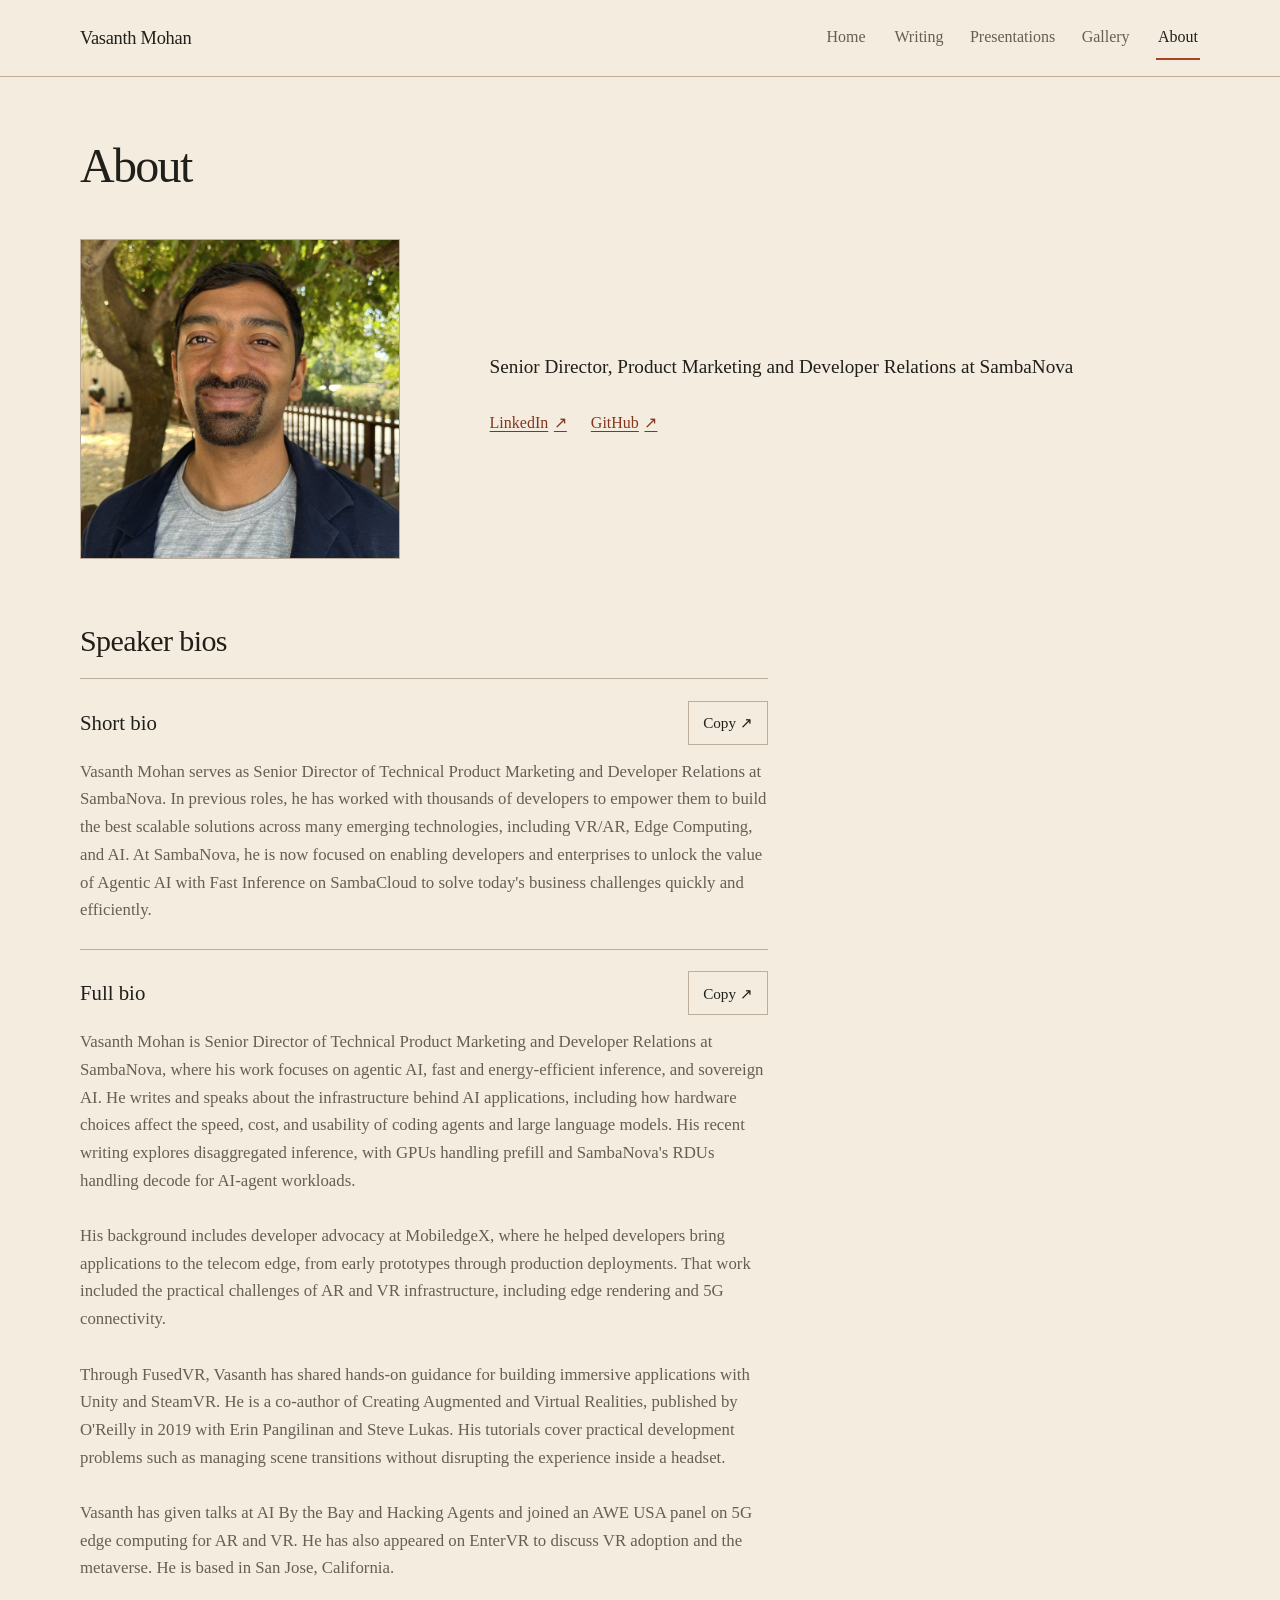
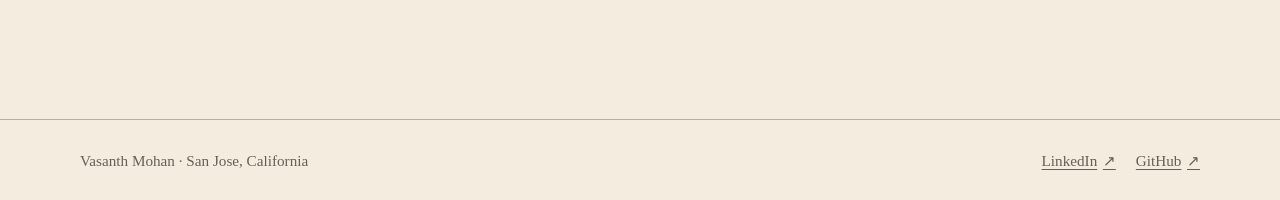
==== about.html @ ce63f0dd "Refresh stylesheet to display full event cover" ====
<!doctype html>
<html lang="en">
<head>
  <meta charset="utf-8">
  <meta name="viewport" content="width=device-width, initial-scale=1">
  <title>About — Vasanth Mohan</title>
  <meta name="description" content="About Vasanth Mohan, Senior Director of Product Marketing and Developer Relations at SambaNova in San Jose, California.">
  <meta name="theme-color" content="#f3ecdf">
  <meta name="color-scheme" content="light">
  <link rel="canonical" href="https://vmohan7.github.io/vm-portfolio/about.html">
  <link rel="icon" href="assets/favicon.svg" type="image/svg+xml">
  <link rel="stylesheet" href="styles.css?v=6">
  <meta property="og:type" content="profile">
  <meta property="og:title" content="About — Vasanth Mohan">
  <meta property="og:description" content="Developer relations, product marketing, and technical storytelling for AI systems and communities.">
  <meta property="og:url" content="https://vmohan7.github.io/vm-portfolio/about.html">
</head>
<body>
  <a class="skip-link" href="#main-content">Skip to content</a>

  <header class="site-header">
    <div class="header-inner">
      <a class="wordmark" href="index.html" aria-label="Vasanth Mohan, home">Vasanth Mohan</a>
      <nav class="site-nav" aria-label="Primary navigation">
        <a href="index.html">Home</a>
        <a href="writing.html">Writing</a>
        <a href="talks.html">Presentations</a>
        <a href="gallery.html">Gallery</a>
        <a href="about.html" aria-current="page">About</a>
      </nav>
    </div>
  </header>

  <main id="main-content" class="page-shell">
    <header class="page-intro">

      <h1>About</h1>
    </header>

    <section class="about-profile" aria-label="Profile">
      <figure class="portrait-frame about-portrait">
        <img src="assets/vasanth-mohan.jpg" width="800" height="800" alt="Portrait of Vasanth Mohan outdoors." loading="lazy">
      </figure>
      <div class="about-copy">

        <p class="about-lead">Senior Director, Product Marketing and Developer Relations at SambaNova</p>
        <div class="profile-links" aria-label="Social profiles">
          <a href="https://www.linkedin.com/in/v-mohan" target="_blank" rel="noopener noreferrer">LinkedIn <span aria-hidden="true">↗</span></a>
          <a href="https://github.com/vmohan7" target="_blank" rel="noopener noreferrer">GitHub <span aria-hidden="true">↗</span></a>
        </div>
      </div>
    </section>

    <section class="bios" aria-labelledby="bios-title">
      <div class="section-heading">

        <h2 id="bios-title">Speaker bios</h2>
      </div>


      <article class="bio-block">
        <div class="bio-heading">
          <h3>Short bio</h3>
          <button class="copy-button" type="button" data-copy-target="short-bio" aria-label="Copy short bio">Copy <span aria-hidden="true">↗</span></button>
        </div>
        <p id="short-bio">Vasanth Mohan serves as Senior Director of Technical Product Marketing and Developer Relations at SambaNova. In previous roles, he has worked with thousands of developers to empower them to build the best scalable solutions across many emerging technologies, including VR/AR, Edge Computing, and AI. At SambaNova, he is now focused on enabling developers and enterprises to unlock the value of Agentic AI with Fast Inference on SambaCloud to solve today's business challenges quickly and efficiently.</p>
      </article>

      <article class="bio-block">
        <div class="bio-heading">
          <h3>Full bio</h3>
          <button class="copy-button" type="button" data-copy-target="full-bio" aria-label="Copy full bio">Copy <span aria-hidden="true">↗</span></button>
        </div>
        <p id="full-bio">Vasanth Mohan is Senior Director of Technical Product Marketing and Developer Relations at SambaNova, where his work focuses on agentic AI, fast and energy-efficient inference, and sovereign AI. He writes and speaks about the infrastructure behind AI applications, including how hardware choices affect the speed, cost, and usability of coding agents and large language models. His recent writing explores disaggregated inference, with GPUs handling prefill and SambaNova's RDUs handling decode for AI-agent workloads.<br><br>

His background includes developer advocacy at MobiledgeX, where he helped developers bring applications to the telecom edge, from early prototypes through production deployments. That work included the practical challenges of AR and VR infrastructure, including edge rendering and 5G connectivity.<br><br>

Through FusedVR, Vasanth has shared hands-on guidance for building immersive applications with Unity and SteamVR. He is a co-author of Creating Augmented and Virtual Realities, published by O'Reilly in 2019 with Erin Pangilinan and Steve Lukas. His tutorials cover practical development problems such as managing scene transitions without disrupting the experience inside a headset.<br><br>

Vasanth has given talks at AI By the Bay and Hacking Agents and joined an AWE USA panel on 5G edge computing for AR and VR. He has also appeared on EnterVR to discuss VR adoption and the metaverse. He is based in San Jose, California.</p>
      </article>

      <p class="copy-status" id="copy-status" role="status" aria-live="polite"></p>
      <noscript><p class="noscript-note">Select either bio above to copy it.</p></noscript>
    </section>
  </main>

  <footer class="site-footer">
    <div class="footer-inner">
      <p>Vasanth Mohan <span aria-hidden="true">·</span> San Jose, California</p>
      <div class="footer-links" aria-label="Profile links">
        <a href="https://www.linkedin.com/in/v-mohan" target="_blank" rel="noopener noreferrer">LinkedIn <span aria-hidden="true">↗</span></a>
        <a href="https://github.com/vmohan7" target="_blank" rel="noopener noreferrer">GitHub <span aria-hidden="true">↗</span></a>
      </div>
    </div>
  </footer>

  <script src="script.js?v=2" defer></script>
</body>
</html>
---- styles.css ----
/* Vasanth Mohan — Selected Work */
:root {
  --paper: #f3ecdf;
  --paper-deep: #e9decd;
  --ink: #211f1a;
  --muted: #665f55;
  --line: #bcae9a;
  --accent: #a84424;
  --accent-dark: #84351f;
  --serif: "Iowan Old Style", "Palatino Linotype", Palatino, Georgia, serif;
  --content: 70rem;
  --measure: 43rem;
  --gutter: clamp(1.1rem, 4vw, 3rem);
}

* { box-sizing: border-box; }
html { scroll-behavior: smooth; }
body {
  min-height: 100vh;
  margin: 0;
  display: flex;
  flex-direction: column;
  background: var(--paper);
  color: var(--ink);
  font-family: var(--serif);
  font-size: 1rem;
  line-height: 1.65;
  text-rendering: optimizeLegibility;
  -webkit-font-smoothing: antialiased;
}

main { flex: 1; }
::selection { background: var(--accent); color: #fffaf0; }
a { color: inherit; text-decoration-thickness: .07em; text-underline-offset: .2em; }
img { display: block; max-width: 100%; height: auto; }
button { font: inherit; }

.skip-link {
  position: fixed;
  z-index: 20;
  top: .7rem;
  left: .7rem;
  padding: .65rem .9rem;
  background: var(--ink);
  color: var(--paper);
  transform: translateY(-180%);
  transition: transform 150ms ease;
}
.skip-link:focus { transform: translateY(0); }

:focus-visible {
  outline: 3px solid var(--accent);
  outline-offset: 3px;
}

.site-header {
  border-bottom: 1px solid var(--line);
}
.header-inner,
.footer-inner {
  width: min(calc(100% - (2 * var(--gutter))), var(--content));
  margin: 0 auto;
}
.header-inner {
  min-height: 4.75rem;
  display: flex;
  align-items: center;
  justify-content: space-between;
  gap: .75rem 2rem;
}
.wordmark {
  flex: 0 0 auto;
  font-family: var(--serif);
  font-size: 1.15rem;
  font-weight: 400;
  letter-spacing: -.015em;
  text-decoration: none;
}
.site-nav {
  display: flex;
  flex-wrap: wrap;
  justify-content: flex-end;
  gap: 0 clamp(.65rem, 2.5vw, 1.65rem);
}
.site-nav a {
  min-height: 44px;
  min-width: 44px;
  display: inline-flex;
  align-items: center;
  justify-content: center;
  border-bottom: 2px solid transparent;
  color: var(--muted);
  font-size: 1rem;
  font-weight: 400;
  text-decoration: none;
}
.site-nav a:hover { color: var(--accent-dark); }
.site-nav a[aria-current="page"] {
  border-bottom-color: var(--accent);
  color: var(--ink);
}

.page-shell {
  width: min(calc(100% - (2 * var(--gutter))), var(--content));
  margin: 0 auto;
  padding-block: clamp(2.5rem, 5vw, 4rem) clamp(3rem, 6vw, 5rem);
}
.page-intro {
  max-width: var(--measure);
  margin-bottom: clamp(2rem, 4vw, 3rem);
}
.entry-kicker {
  margin: 0 0 .55rem;
  color: var(--accent-dark);
  font-size: .95rem;
  font-weight: 400;
}
h1,
h2,
h3,
h4 {
  font-family: var(--serif);
  font-weight: 400;
  text-wrap: balance;
}
h1 {
  margin: 0;
  font-size: clamp(2.15rem, 5vw, 3rem);
  line-height: 1.04;
  letter-spacing: -.035em;
}
h2 {
  margin: 0;
  font-size: clamp(1.55rem, 3vw, 1.875rem);
  line-height: 1.18;
  letter-spacing: -.02em;
}
.page-lede {
  max-width: 41rem;
  margin: 1.15rem 0 0;
  color: var(--muted);
  font-family: var(--serif);
  font-size: 1.1rem;
  line-height: 1.55;
}
.text-link,
.action-link,
.profile-links a,
.footer-links a,
.gallery-item figcaption > a {
  display: inline-flex;
  align-items: center;
  min-height: 44px;
  gap: .35rem;
  color: var(--accent-dark);
  font-size: 1rem;
  font-weight: 400;
}

.home-intro {
  display: grid;
  grid-template-columns: minmax(0, 1.45fr) minmax(14rem, .55fr);
  gap: clamp(2rem, 7vw, 5.75rem);
  align-items: center;
}
.home-copy { max-width: 41rem; }
.home-copy .text-link { margin-top: 1rem; }
.portrait-frame {
  width: min(100%, 20rem);
  margin: 0;
  justify-self: end;
  background: var(--paper-deep);
  border: 1px solid var(--line);
}
.portrait-frame img {
  width: 100%;
  aspect-ratio: 1;
  object-fit: cover;
  filter: saturate(.88) contrast(1.02);
}
.selected-section {
  margin-top: clamp(2.75rem, 6vw, 4rem);
}
.section-heading { margin-bottom: 1.25rem; }

.selection-list {
  margin: 0;
  padding: 0;
  border-top: 1px solid var(--line);
  list-style: none;
}
.selection-list li { border-bottom: 1px solid var(--line); }
.selection-list a {
  min-height: 4.5rem;
  display: grid;
  grid-template-columns: 6.5rem minmax(0, 1fr) auto;
  gap: 1rem;
  align-items: center;
  padding: .9rem 0;
  text-decoration: none;
}
.selection-list a:hover .selection-title,
.selection-list a:hover .selection-arrow { color: var(--accent-dark); }
.selection-label { color: var(--muted); font-size: .95rem; }
.selection-title {
  font-family: var(--serif);
  font-size: 1.1rem;
  line-height: 1.35;
}
.selection-arrow { color: var(--accent); font-size: 1.15rem; }

.work-entry {
  display: grid;
  grid-template-columns: minmax(10rem, .55fr) minmax(0, 1.45fr);
  gap: clamp(2rem, 7vw, 6rem);
  padding-top: 1.75rem;
  border-top: 1px solid var(--ink);
}
.entry-meta p {
  margin: 0 0 1rem;
  color: var(--muted);
  font-size: .95rem;
  line-height: 1.5;
}
.entry-meta strong { color: var(--ink); font-weight: 600; }
.entry-body { max-width: 39rem; }
.entry-body h2 a { text-decoration: none; }
.entry-body h2 a:hover { color: var(--accent-dark); }
.entry-body > p:not(.entry-kicker) {
  margin: 1rem 0;
  color: var(--muted);
  font-family: var(--serif);
  font-size: 1.05rem;
}

.earlier-work { margin-top: clamp(2.75rem, 6vw, 4rem); }
.archive-list { margin: 0; padding: 0; list-style: none; }
.archive-item { padding: 1.5rem 0; border-top: 1px solid var(--line); }
.archive-item h3 {
  margin: 0;
  font-family: var(--serif);
  font-size: 1.4rem;
  font-weight: 400;
  line-height: 1.35;
}
.archive-item h3 a { text-decoration: none; }
.archive-item h3 a:hover { color: var(--accent-dark); }
.archive-item > p:not(.entry-kicker) {
  max-width: var(--measure);
  margin: .75rem 0;
  color: var(--muted);
  font-family: var(--serif);
}

.talk-list { display: grid; gap: clamp(2.25rem, 5vw, 3.5rem); }
.talk-entry {
  display: grid;
  grid-template-columns: minmax(18rem, .95fr) minmax(16rem, 1.05fr);
  gap: clamp(1.75rem, 5vw, 4.5rem);
  align-items: center;
  padding-top: 1.75rem;
  border-top: 1px solid var(--line);
}
.video-preview {
  position: relative;
  overflow: hidden;
  display: block;
  background: var(--ink);
  border: 1px solid var(--line);
}
.video-preview img {
  width: 100%;
  aspect-ratio: 16 / 9;
  object-fit: cover;
  filter: saturate(.8) contrast(1.02);
  transition: filter 160ms ease;
}
.video-preview:hover img { filter: saturate(1) contrast(1); }
.cover-preview img {
  object-fit: contain;
  object-position: center;
  background: var(--paper-deep);
}
.event-artwork img {
  aspect-ratio: 1;
  object-fit: contain;
  background: #080808;
}
.related-links-heading { margin: 1.25rem 0 -.85rem; font-size: .95rem; color: var(--muted); }
.play-label {
  position: absolute;
  right: .75rem;
  bottom: .75rem;
  min-height: 2.75rem;
  display: inline-flex;
  align-items: center;
  gap: .45rem;
  padding: .45rem .8rem;
  background: var(--paper);
  color: var(--ink);
  font-size: .95rem;
  font-weight: 400;
}

.gallery-grid {
  display: grid;
  grid-template-columns: repeat(3, minmax(0, 1fr));
  gap: 2.75rem 1.35rem;
}
.gallery-item { margin: 0; }
.gallery-item > img {
  width: 100%;
  aspect-ratio: 4 / 3;
  object-fit: cover;
  background: var(--paper-deep);
  border: 1px solid var(--line);
  filter: saturate(.9) contrast(1.01);
}
.gallery-item figcaption { padding-top: 1rem; }
.gallery-item figcaption h2 { font-size: 1.5rem; }
.gallery-item figcaption p {
  margin: .45rem 0 .25rem;
  color: var(--muted);
  font-family: var(--serif);
}
.gallery-item figcaption > a { font-size: .95rem; }

.about-profile {
  display: grid;
  grid-template-columns: minmax(14rem, 20rem) minmax(0, 1fr);
  gap: clamp(2.25rem, 7vw, 6rem);
  align-items: center;
}
.about-portrait { justify-self: start; }
.about-copy { max-width: 39rem; }

.about-copy > p { color: var(--muted); }
.about-copy .about-lead {
  margin-top: 0;
  color: var(--ink);
  font-family: var(--serif);
  font-size: 1.2rem;
  line-height: 1.5;
}
.profile-links {
  display: flex;
  flex-wrap: wrap;
  gap: .5rem 1.5rem;
  margin-top: 1.25rem;
}
.bios {
  max-width: var(--measure);
  margin-top: clamp(2.75rem, 6vw, 4rem);
}
.bio-block {
  padding: 1.35rem 0 1.55rem;
  border-top: 1px solid var(--line);
}
.bio-heading {
  display: flex;
  align-items: center;
  justify-content: space-between;
  gap: 1rem;
}
.bio-heading h3 { margin: 0; font-size: 1.3rem; }
.bio-block > p {
  margin: .8rem 0 0;
  color: var(--muted);
  font-family: var(--serif);
  font-size: 1.05rem;
}
.copy-button {
  min-width: 5rem;
  min-height: 44px;
  padding: .45rem .75rem;
  border: 1px solid var(--line);
  background: transparent;
  color: var(--ink);
  cursor: pointer;
  font-size: .95rem;
  font-weight: 400;
}
.copy-button:hover { border-color: var(--accent-dark); color: var(--accent-dark); }
.copy-button[data-state="copied"] { background: var(--ink); border-color: var(--ink); color: var(--paper); }
.copy-status { min-height: 1.6em; margin: .7rem 0 0; color: var(--accent-dark); font-size: .95rem; }
.noscript-note { color: var(--muted); font-size: .95rem; }

.site-footer { border-top: 1px solid var(--line); }
.footer-inner {
  min-height: 5rem;
  display: flex;
  align-items: center;
  justify-content: space-between;
  gap: 1rem 2rem;
  color: var(--muted);
  font-size: .95rem;
}
.footer-inner p { margin: 0; }
.footer-links { display: flex; gap: 1.25rem; }
.footer-links a { color: var(--muted); font-size: .95rem; }
.footer-links a:hover { color: var(--accent-dark); }

@media (max-width: 760px) {
  .header-inner {
    align-items: flex-start;
    flex-direction: column;
    padding-block: .8rem;
  }
  .site-nav {
    width: 100%;
    justify-content: flex-start;
  }
  .home-intro,
  .work-entry,
  .talk-entry,
  .about-profile { grid-template-columns: 1fr; }
  .portrait-frame { width: min(72vw, 18rem); justify-self: center; }
  .home-intro .portrait-frame { grid-row: 1; }
  .gallery-grid { grid-template-columns: repeat(2, minmax(0, 1fr)); }
}

@media (max-width: 520px) {
  h1 { font-size: 2.15rem; }
  .page-shell { padding-top: 2.5rem; }
  .site-nav { gap: 0 .75rem; }
  .site-nav a { font-size: .95rem; }
  .selection-list a {
    grid-template-columns: 1fr auto;
    gap: .25rem 1rem;
    padding-block: 1rem;
  }
  .selection-label { grid-column: 1; }
  .selection-title { grid-column: 1; }
  .selection-arrow { grid-column: 2; grid-row: 1 / span 2; }
  .gallery-grid { grid-template-columns: 1fr; }
  .footer-inner {
    align-items: flex-start;
    flex-direction: column;
    padding-block: 1rem;
  }
}

@media (prefers-reduced-motion: reduce) {
  html { scroll-behavior: auto; }
  *, *::before, *::after {
    transition-duration: .01ms !important;
    animation-duration: .01ms !important;
    animation-iteration-count: 1 !important;
  }
}

@media print {
  .site-nav,
  .copy-button,
  .play-label,
  .footer-links { display: none; }
  body { background: #fff; color: #000; }
  .page-shell { padding-block: 2rem; }
  .site-footer { break-before: avoid; }
}
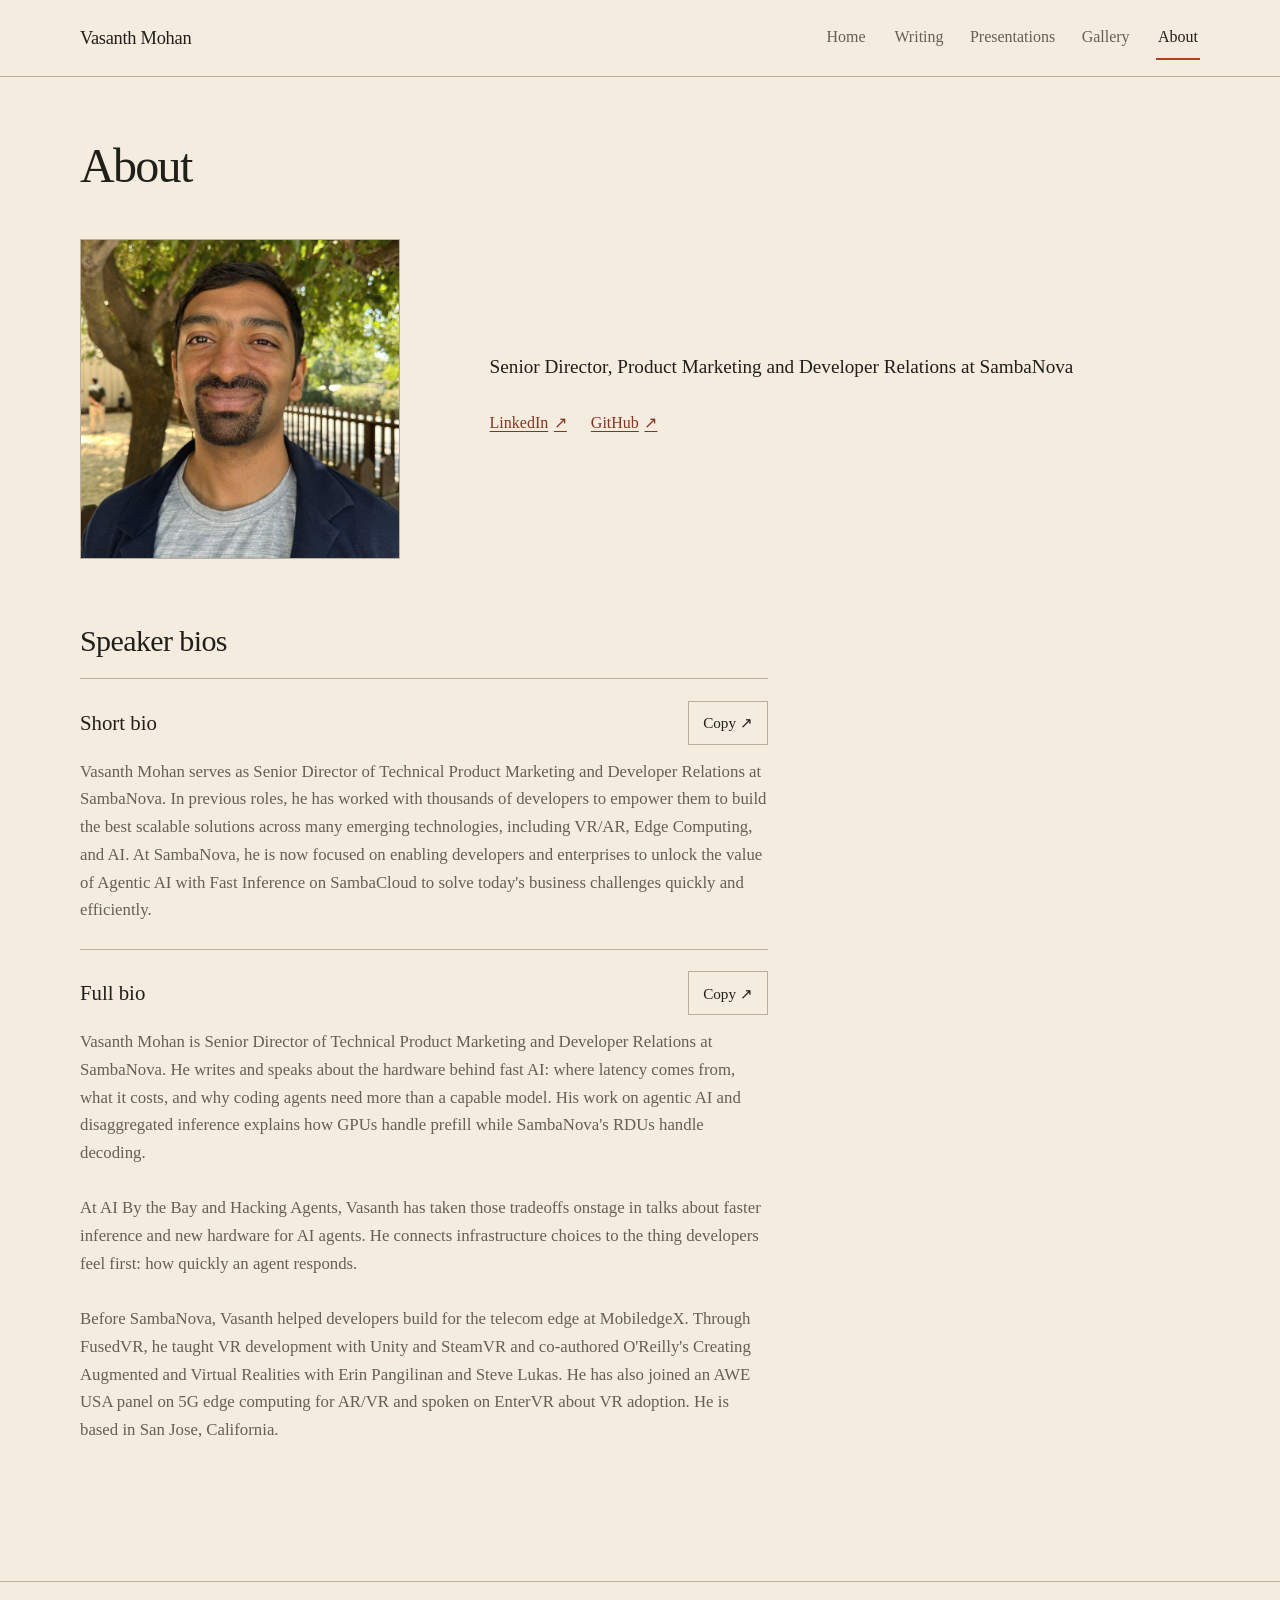
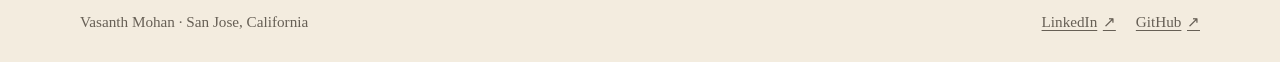
==== commit 093099da: "Tighten extended speaker bio" ====
--- a/about.html
+++ b/about.html
@@ -7,13 +7,13 @@
   <meta name="description" content="About Vasanth Mohan, Senior Director of Product Marketing and Developer Relations at SambaNova in San Jose, California.">
   <meta name="theme-color" content="#f3ecdf">
   <meta name="color-scheme" content="light">
-  <link rel="canonical" href="https://vmohan7.github.io/vm-portfolio/about.html">
+  <link rel="canonical" href="https://www.vasanthmohan.com/about.html">
   <link rel="icon" href="assets/favicon.svg" type="image/svg+xml">
   <link rel="stylesheet" href="styles.css?v=6">
   <meta property="og:type" content="profile">
   <meta property="og:title" content="About — Vasanth Mohan">
   <meta property="og:description" content="Developer relations, product marketing, and technical storytelling for AI systems and communities.">
-  <meta property="og:url" content="https://vmohan7.github.io/vm-portfolio/about.html">
+  <meta property="og:url" content="https://www.vasanthmohan.com/about.html">
 </head>
 <body>
   <a class="skip-link" href="#main-content">Skip to content</a>
@@ -71,13 +71,11 @@
           <h3>Full bio</h3>
           <button class="copy-button" type="button" data-copy-target="full-bio" aria-label="Copy full bio">Copy <span aria-hidden="true">↗</span></button>
         </div>
-        <p id="full-bio">Vasanth Mohan is Senior Director of Technical Product Marketing and Developer Relations at SambaNova, where his work focuses on agentic AI, fast and energy-efficient inference, and sovereign AI. He writes and speaks about the infrastructure behind AI applications, including how hardware choices affect the speed, cost, and usability of coding agents and large language models. His recent writing explores disaggregated inference, with GPUs handling prefill and SambaNova's RDUs handling decode for AI-agent workloads.<br><br>
+        <p id="full-bio">Vasanth Mohan is Senior Director of Technical Product Marketing and Developer Relations at SambaNova. He writes and speaks about the hardware behind fast AI: where latency comes from, what it costs, and why coding agents need more than a capable model. His work on agentic AI and disaggregated inference explains how GPUs handle prefill while SambaNova's RDUs handle decoding.<br><br>
 
-His background includes developer advocacy at MobiledgeX, where he helped developers bring applications to the telecom edge, from early prototypes through production deployments. That work included the practical challenges of AR and VR infrastructure, including edge rendering and 5G connectivity.<br><br>
+At AI By the Bay and Hacking Agents, Vasanth has taken those tradeoffs onstage in talks about faster inference and new hardware for AI agents. He connects infrastructure choices to the thing developers feel first: how quickly an agent responds.<br><br>
 
-Through FusedVR, Vasanth has shared hands-on guidance for building immersive applications with Unity and SteamVR. He is a co-author of Creating Augmented and Virtual Realities, published by O'Reilly in 2019 with Erin Pangilinan and Steve Lukas. His tutorials cover practical development problems such as managing scene transitions without disrupting the experience inside a headset.<br><br>
-
-Vasanth has given talks at AI By the Bay and Hacking Agents and joined an AWE USA panel on 5G edge computing for AR and VR. He has also appeared on EnterVR to discuss VR adoption and the metaverse. He is based in San Jose, California.</p>
+Before SambaNova, Vasanth helped developers build for the telecom edge at MobiledgeX. Through FusedVR, he taught VR development with Unity and SteamVR and co-authored O'Reilly's Creating Augmented and Virtual Realities with Erin Pangilinan and Steve Lukas. He has also joined an AWE USA panel on 5G edge computing for AR/VR and spoken on EnterVR about VR adoption. He is based in San Jose, California.</p>
       </article>
 
       <p class="copy-status" id="copy-status" role="status" aria-live="polite"></p>
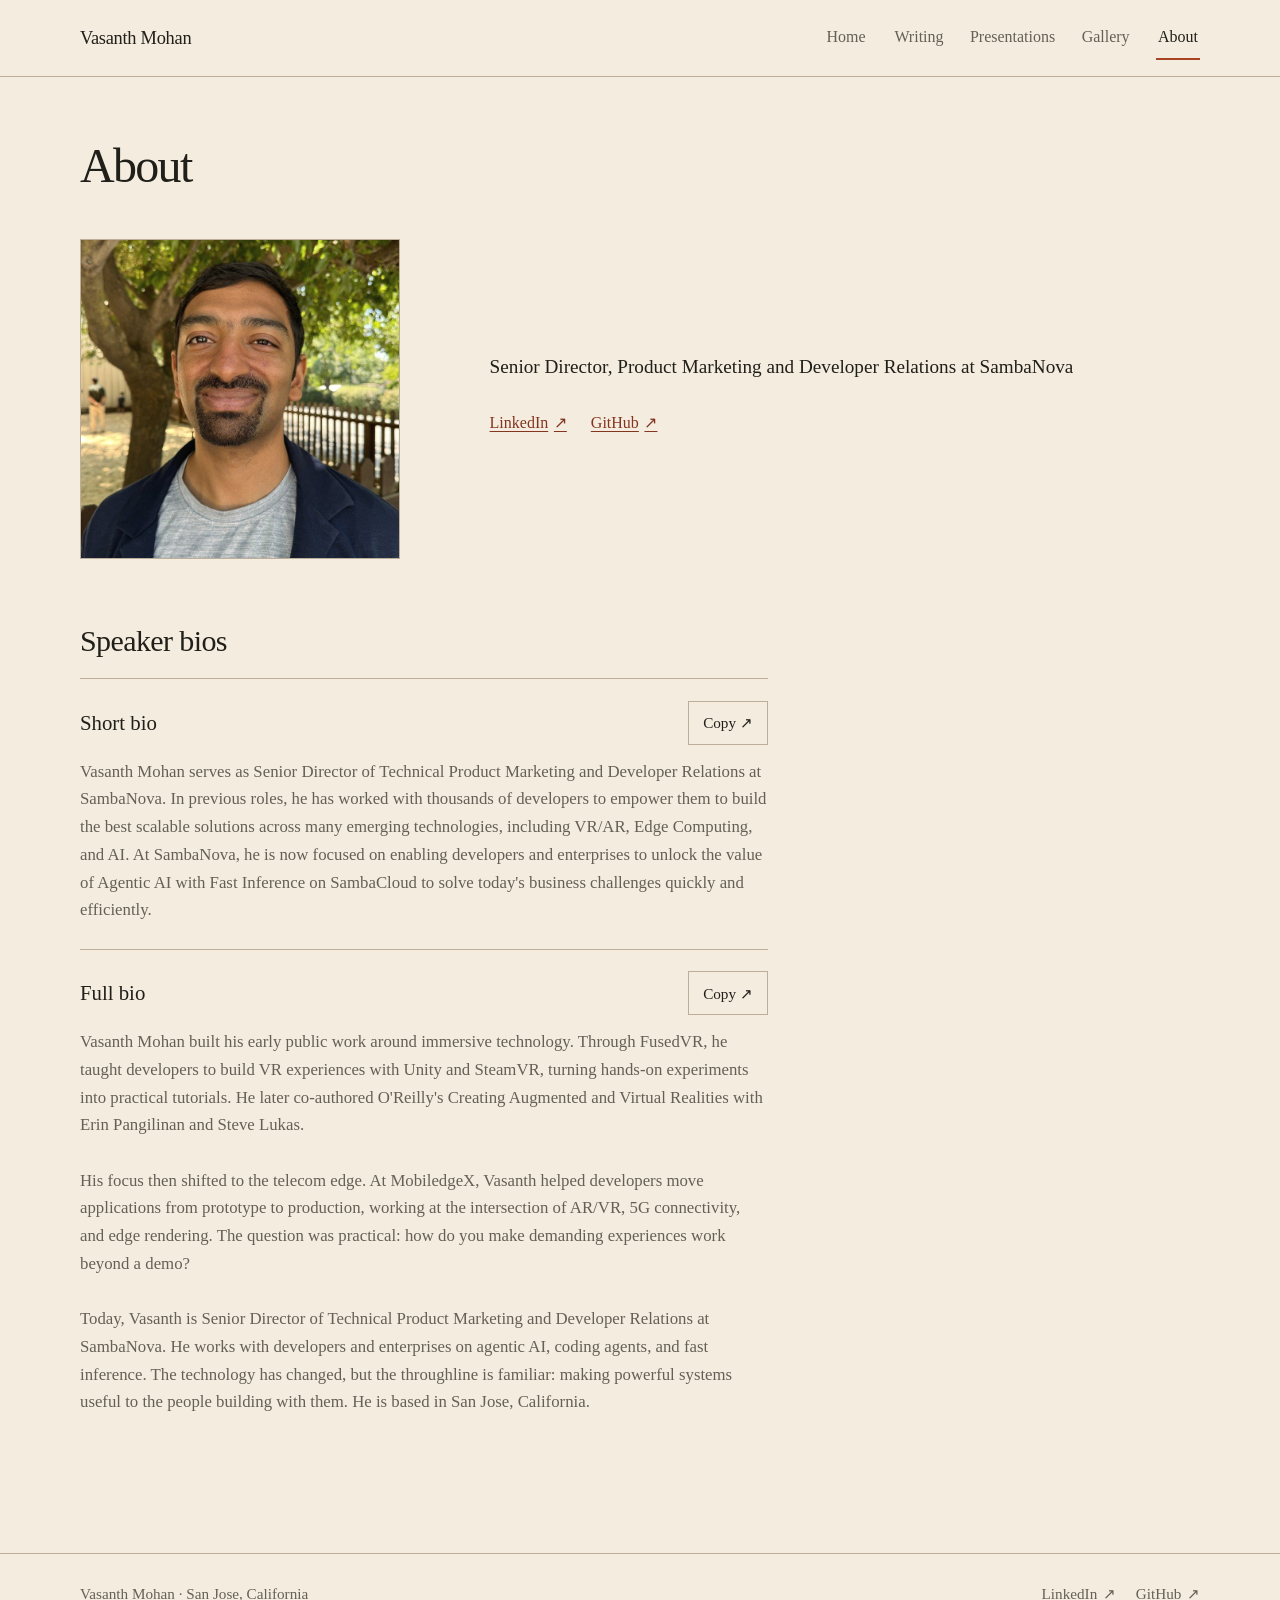
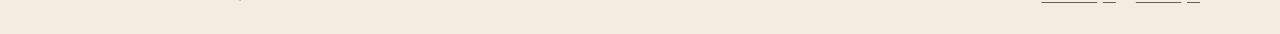
==== commit 78a99b4d: "Tell the long bio as a VR-to-AI journey" ====
--- a/about.html
+++ b/about.html
@@ -71,11 +71,11 @@
           <h3>Full bio</h3>
           <button class="copy-button" type="button" data-copy-target="full-bio" aria-label="Copy full bio">Copy <span aria-hidden="true">↗</span></button>
         </div>
-        <p id="full-bio">Vasanth Mohan is Senior Director of Technical Product Marketing and Developer Relations at SambaNova. He writes and speaks about the hardware behind fast AI: where latency comes from, what it costs, and why coding agents need more than a capable model. His work on agentic AI and disaggregated inference explains how GPUs handle prefill while SambaNova's RDUs handle decoding.<br><br>
+        <p id="full-bio">Vasanth Mohan built his early public work around immersive technology. Through FusedVR, he taught developers to build VR experiences with Unity and SteamVR, turning hands-on experiments into practical tutorials. He later co-authored O'Reilly's Creating Augmented and Virtual Realities with Erin Pangilinan and Steve Lukas.<br><br>
 
-At AI By the Bay and Hacking Agents, Vasanth has taken those tradeoffs onstage in talks about faster inference and new hardware for AI agents. He connects infrastructure choices to the thing developers feel first: how quickly an agent responds.<br><br>
+His focus then shifted to the telecom edge. At MobiledgeX, Vasanth helped developers move applications from prototype to production, working at the intersection of AR/VR, 5G connectivity, and edge rendering. The question was practical: how do you make demanding experiences work beyond a demo?<br><br>
 
-Before SambaNova, Vasanth helped developers build for the telecom edge at MobiledgeX. Through FusedVR, he taught VR development with Unity and SteamVR and co-authored O'Reilly's Creating Augmented and Virtual Realities with Erin Pangilinan and Steve Lukas. He has also joined an AWE USA panel on 5G edge computing for AR/VR and spoken on EnterVR about VR adoption. He is based in San Jose, California.</p>
+Today, Vasanth is Senior Director of Technical Product Marketing and Developer Relations at SambaNova. He works with developers and enterprises on agentic AI, coding agents, and fast inference. The technology has changed, but the throughline is familiar: making powerful systems useful to the people building with them. He is based in San Jose, California.</p>
       </article>
 
       <p class="copy-status" id="copy-status" role="status" aria-live="polite"></p>
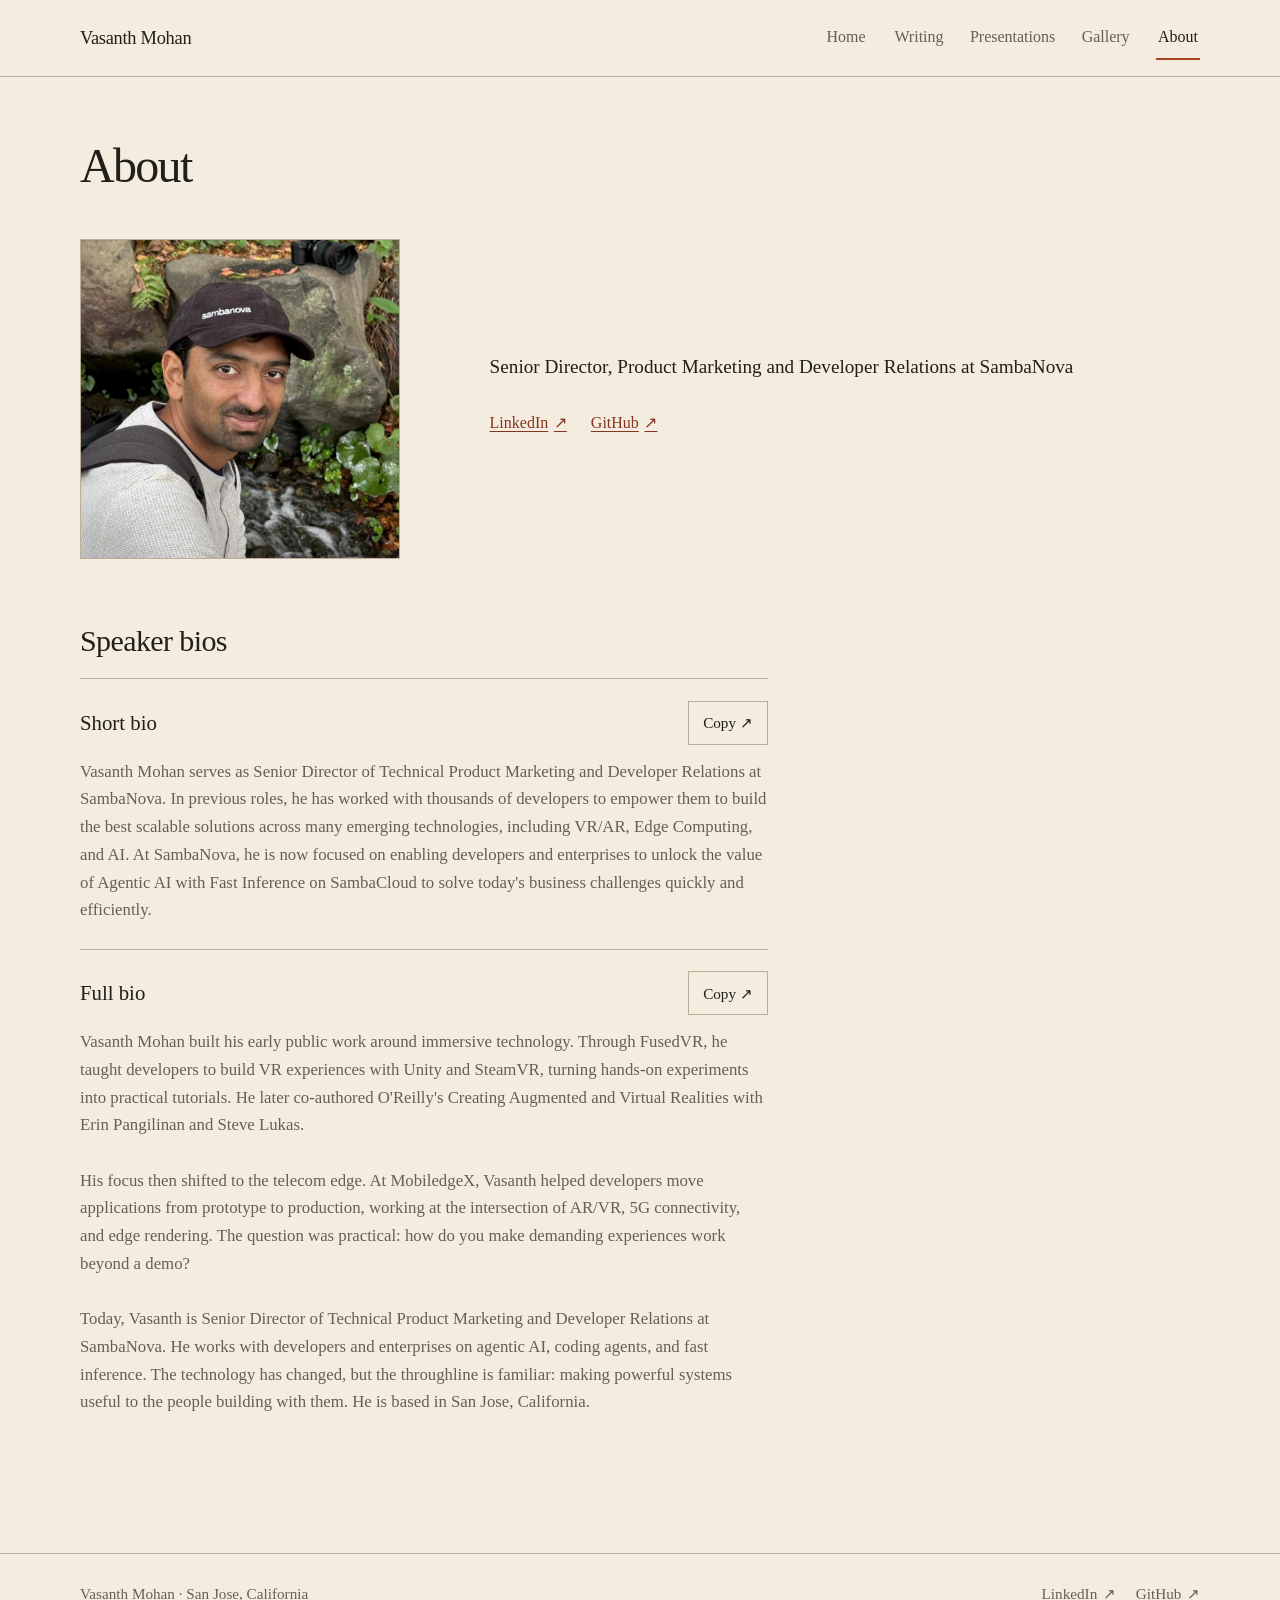
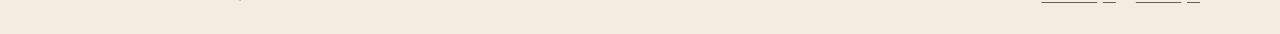
==== commit 7887b62a: "Use supplied face-centered portrait on Home and About" ====
--- a/about.html
+++ b/about.html
@@ -9,7 +9,7 @@
   <meta name="color-scheme" content="light">
   <link rel="canonical" href="https://www.vasanthmohan.com/about.html">
   <link rel="icon" href="assets/favicon.svg" type="image/svg+xml">
-  <link rel="stylesheet" href="styles.css?v=6">
+  <link rel="stylesheet" href="styles.css?v=7">
   <meta property="og:type" content="profile">
   <meta property="og:title" content="About — Vasanth Mohan">
   <meta property="og:description" content="Developer relations, product marketing, and technical storytelling for AI systems and communities.">
@@ -39,7 +39,7 @@
 
     <section class="about-profile" aria-label="Profile">
       <figure class="portrait-frame about-portrait">
-        <img src="assets/vasanth-mohan.jpg" width="800" height="800" alt="Portrait of Vasanth Mohan outdoors." loading="lazy">
+        <img src="assets/vasanth-mohan-portrait.jpg" width="800" height="800" alt="Portrait of Vasanth Mohan outdoors." loading="lazy">
       </figure>
       <div class="about-copy">
 
--- a/styles.css
+++ b/styles.css
@@ -208,6 +208,43 @@
   line-height: 1.35;
 }
 .selection-arrow { color: var(--accent); font-size: 1.15rem; }
+
+/* Homepage selections use real work imagery, not decorative cards. */
+.selection-list.home-selections a {
+  grid-template-columns: clamp(8rem, 17vw, 12rem) minmax(0, 1fr) auto;
+  gap: clamp(1rem, 3vw, 2rem);
+  padding-block: 1.4rem;
+}
+.selection-visual {
+  display: grid;
+  place-items: center;
+  aspect-ratio: 4 / 3;
+  background: var(--paper-deep);
+  overflow: hidden;
+}
+.selection-visual img { width: 100%; height: 100%; object-fit: cover; }
+.episode-visual img { object-fit: contain; }
+.selection-copy { min-width: 0; }
+.selection-copy > span { display: block; }
+.home-selections .selection-label { color: var(--accent-dark); font-size: .85rem; }
+.home-selections .selection-title {
+  margin-top: .35rem;
+  font-size: clamp(1.25rem, 2.4vw, 1.65rem);
+  text-wrap: balance;
+}
+.selection-summary { margin-top: .45rem; color: var(--muted); font-size: 1rem; line-height: 1.5; }
+.writing-visual { color: var(--accent-dark); }
+.writing-visual svg { width: 3.5rem; height: 3.5rem; }
+.selection-browse { display: flex; flex-wrap: wrap; gap: .5rem 2rem; margin-top: 1rem; }
+@media (max-width: 520px) {
+  .selection-list.home-selections a { grid-template-columns: 5.25rem minmax(0, 1fr) auto; gap: .75rem; padding-block: 1.2rem; }
+  .home-selections .selection-visual { align-self: start; }
+  .home-selections .selection-arrow { grid-column: 3; grid-row: 1; }
+  .home-selections .selection-title { font-size: 1.2rem; }
+  .home-selections .selection-label { font-size: .8rem; }
+  .selection-summary { font-size: .95rem; }
+  .writing-visual svg { width: 2.5rem; height: 2.5rem; }
+}
 
 .work-entry {
   display: grid;
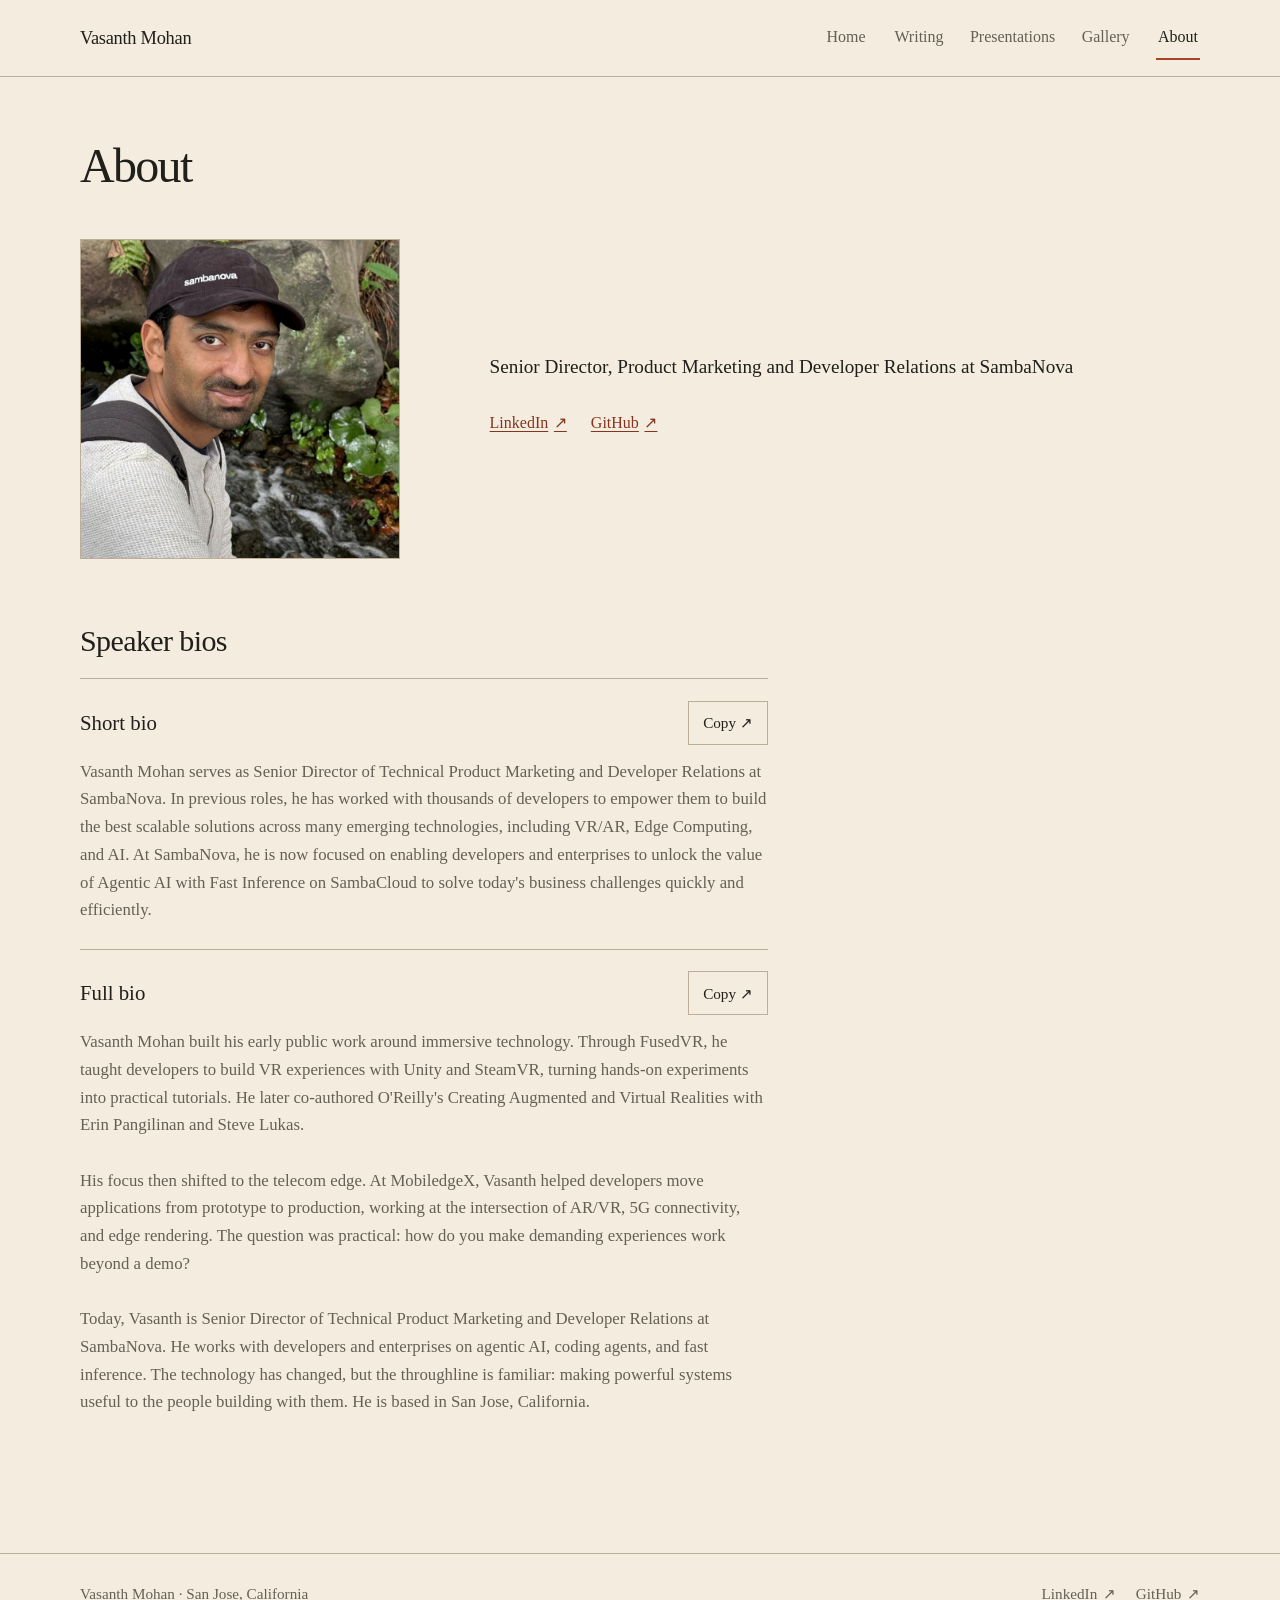
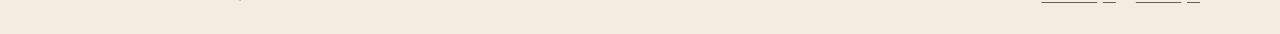
==== commit c9d82c36: "Recenter portrait and crop out background camera" ====
--- a/about.html
+++ b/about.html
@@ -39,7 +39,7 @@
 
     <section class="about-profile" aria-label="Profile">
       <figure class="portrait-frame about-portrait">
-        <img src="assets/vasanth-mohan-portrait.jpg" width="800" height="800" alt="Portrait of Vasanth Mohan outdoors." loading="lazy">
+        <img src="assets/vasanth-mohan-portrait-v2.jpg" width="800" height="800" alt="Portrait of Vasanth Mohan outdoors." loading="lazy">
       </figure>
       <div class="about-copy">
 
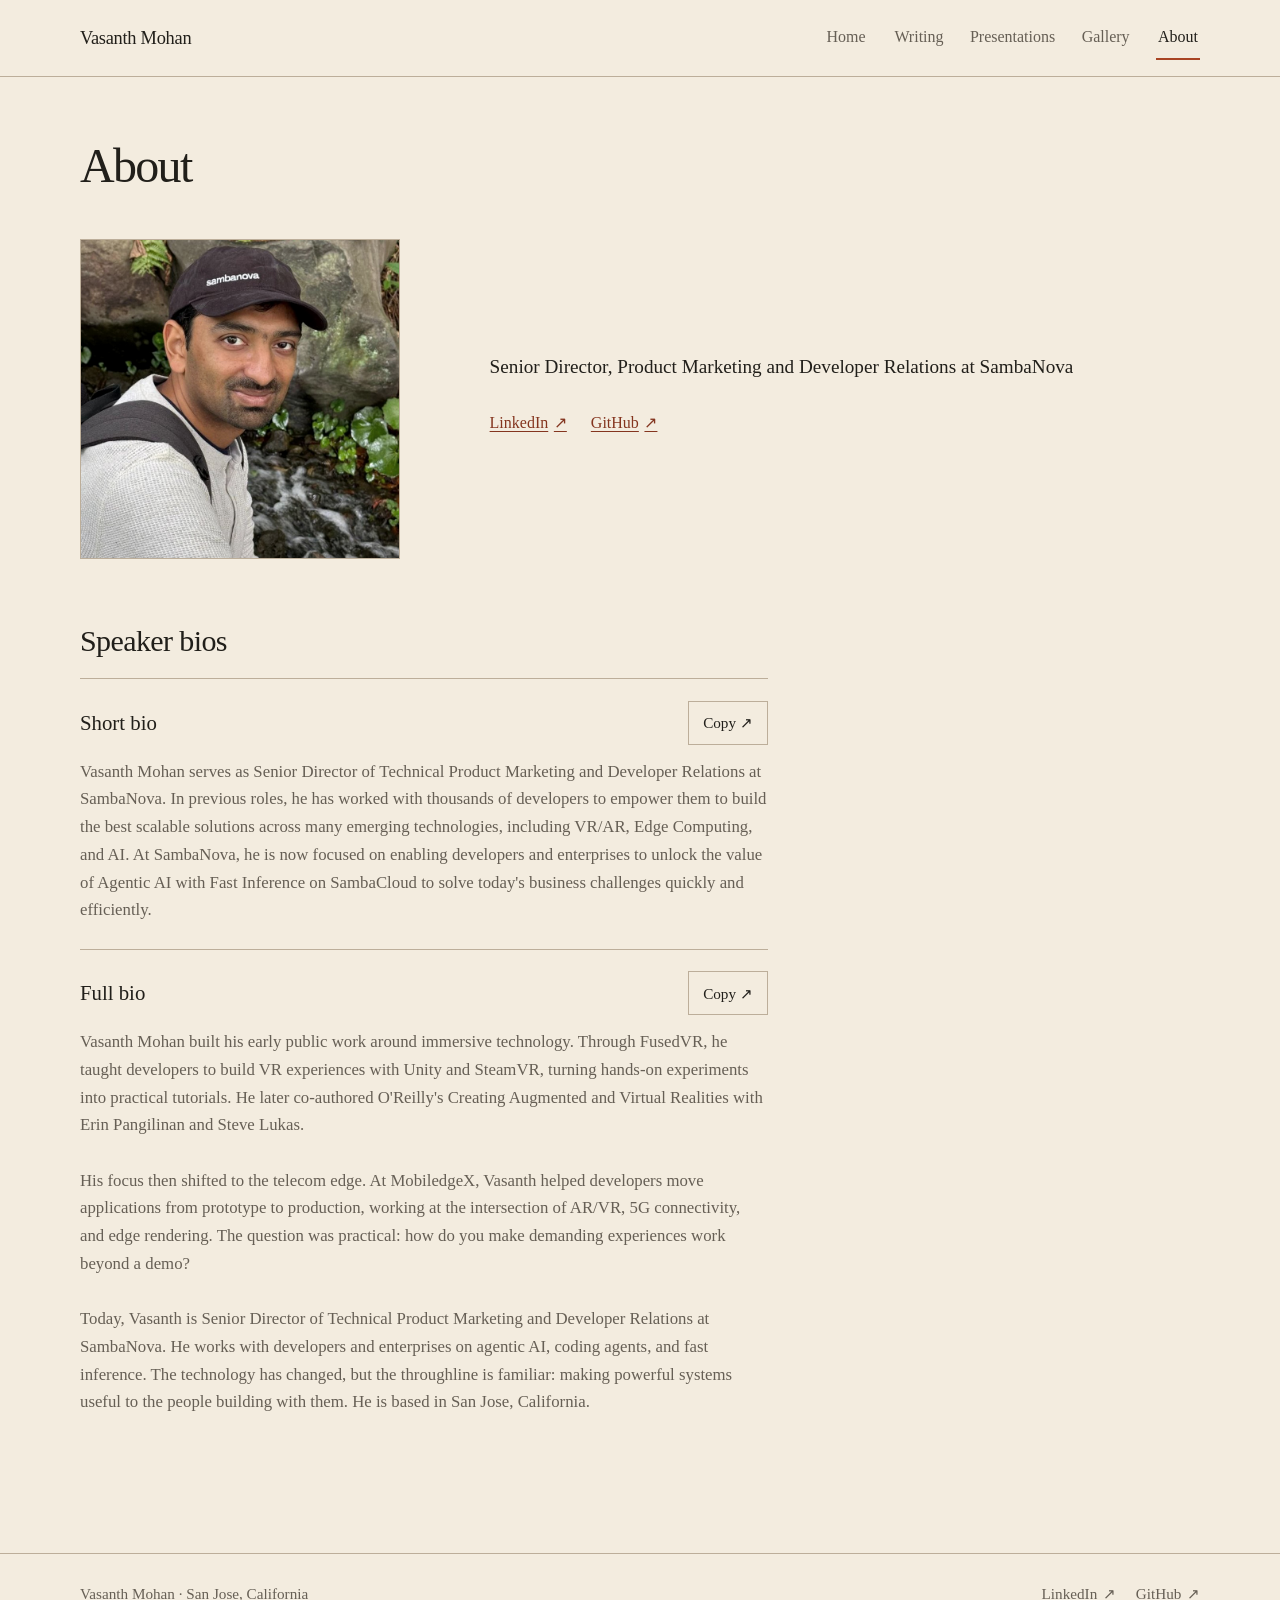
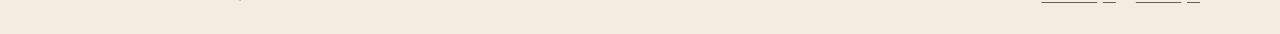
==== commit 4f336f3a: "Shift portrait subject right per corrected framing" ====
--- a/about.html
+++ b/about.html
@@ -39,7 +39,7 @@
 
     <section class="about-profile" aria-label="Profile">
       <figure class="portrait-frame about-portrait">
-        <img src="assets/vasanth-mohan-portrait-v2.jpg" width="800" height="800" alt="Portrait of Vasanth Mohan outdoors." loading="lazy">
+        <img src="assets/vasanth-mohan-portrait-v3.jpg" width="800" height="800" alt="Portrait of Vasanth Mohan outdoors." loading="lazy">
       </figure>
       <div class="about-copy">
 
